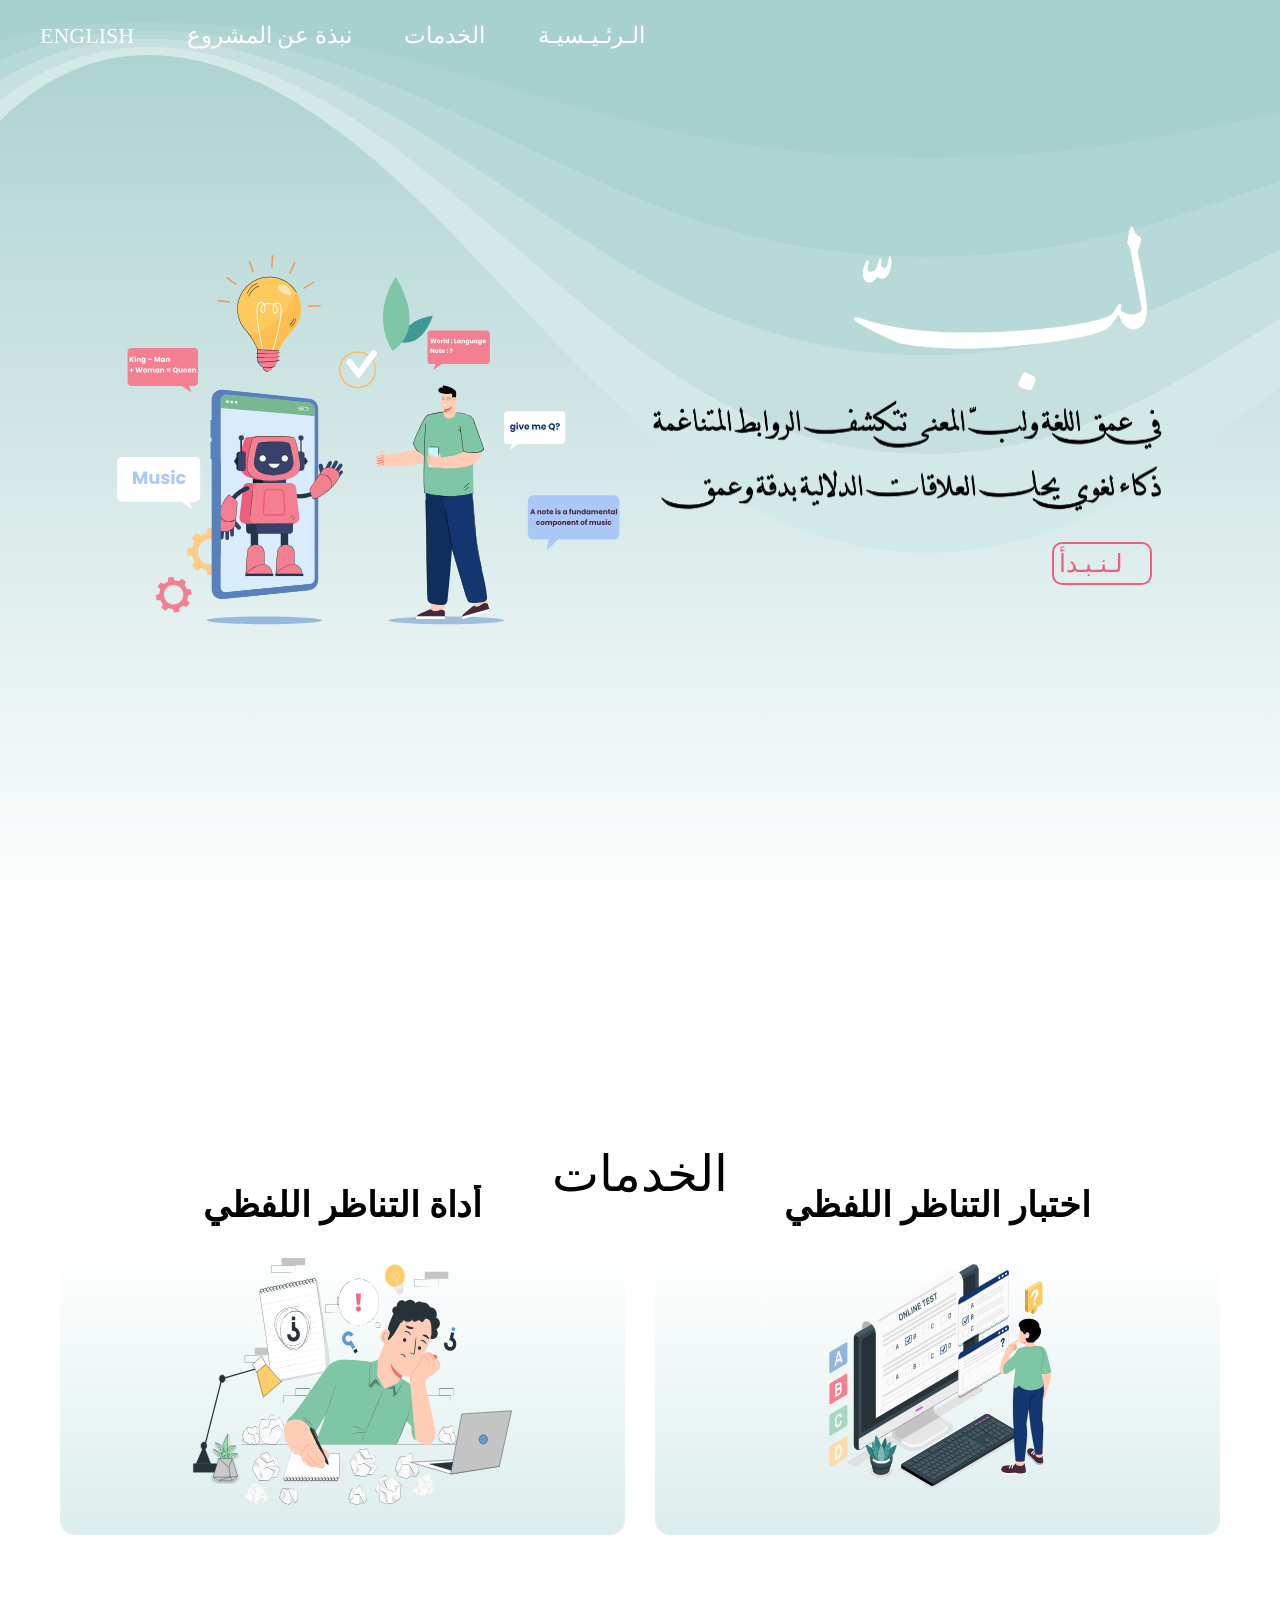
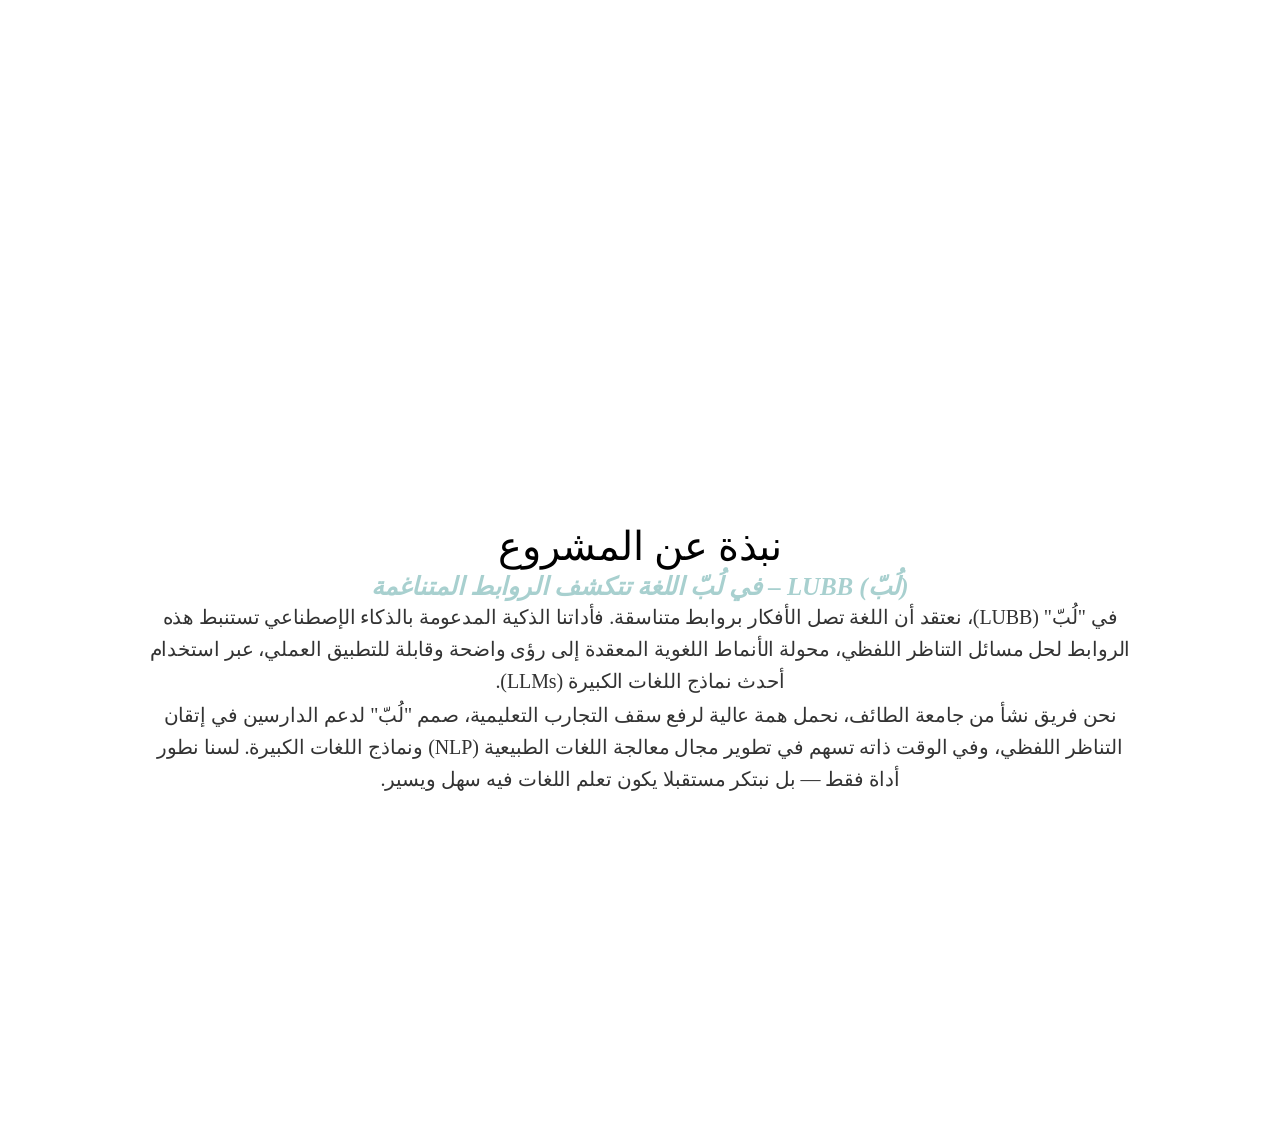
==== Lubb_AR.html @ 8efc6f73 "Add files via upload" ====
<!DOCTYPE html>
<html dir="rtl">
<head>
    <meta charset="UTF-8">
    <meta name="viewport" content="width=device-width, initial-scale=1.0">
    <meta name="description" content="edu tool taif universty">
    <meta name="keywords" content="AI, NLP, LLMs, solving verbal analogy, Taif University">
    <meta name="author" content="Shaima Albokhari, Buthaina Alhusin, Shoug Alharthy, Waad Alghamdi">
    <link rel="shortcut icon" type="image/png" href="lubb-white.svg" class="logo">
    <link rel="stylesheet" href="css-ar.css">
    <link rel="stylesheet" type="text/css" href="https://www.fontstatic.com/f=hayah" />
    <link rel="stylesheet" type="text/css" href="https://www.fontstatic.com/f=albayan" />
    <link rel="stylesheet" type="text/css" href="https://www.fontstatic.com/f=amiri-quran" />
    <link rel="stylesheet" type="text/css" href="https://www.fontstatic.com/f=ghala-bold" />
    <link rel="stylesheet" type="text/css" href="https://www.fontstatic.com/f=bein-normal" />
    <link rel="stylesheet" type="text/css" href="https://www.fontstatic.com/f=taha-naskh" />
    <link rel="stylesheet" type="text/css" href="https://www.fontstatic.com/f=mirza-medium" />
    <link rel="stylesheet" type="text/css" href="https://www.fontstatic.com/f=neckar-bold" />

    <title>لب</title>

</head>
<body>
    <!-- Header Section -->
    <section id="header">
        <div class="header container">
          <div class="nav-bar">
            <div class="brand">

            </div>
            <div class="nav-list">
              <div class="hamburger">
                <div class="bar"></div>
              </div>
              <ul >
                <li><a href="#home" data-after="الرئــيـسـيـة" class="ar">الـرئـيـسيـة</a></li>
                <li><a href="#services" data-after="الخدمات" class="ar">الخدمات</a></li>
                <li><a href="#about" data-after="نبذةالمشروع"class="ar">نبذة عن المشروع</a></li>
                <li><a href="./index" data-after="للإنجلـيزيـة" class="en">English</a></li>
          
              </ul>
            </div>
          </div>
        </div>
      </section>
    <!-- end header -->

    <!-- home section -->
    <section id="home">
        <div class="home container">
            <div class="home-text">
                <img class="first" src="lubb-white.svg" style="width: 300px; margin-top: 30px;">
                <img class="second" src="sentence-arabic.svg" style="width: 550px; margin-right: -30px; margin-bottom: 10px;">
                <a href="#services" type="button" class="cta">لـنـبـدأ</a>

            </div>
            <div class="home-image">
                <img src="home-img.svg" style="margin-right: -40px;">
            </div>
            <div class="custom-shape-divider-top-1744293399">
                <svg data-name="Layer 1" xmlns="http://www.w3.org/2000/svg" viewBox="0 0 1200 120" preserveAspectRatio="none">
                    <path d="M985.66,92.83C906.67,72,823.78,31,743.84,14.19c-82.26-17.34-168.06-16.33-250.45.39-57.84,11.73-114,31.07-172,41.86A600.21,600.21,0,0,1,0,27.35V120H1200V95.8C1132.19,118.92,1055.71,111.31,985.66,92.83Z" class="shape-fill"></path>
                </svg>
            </div>
            <div class="custom-shape-divider-top-1744293448">
                <svg data-name="Layer 1" xmlns="http://www.w3.org/2000/svg" viewBox="0 0 1200 120" preserveAspectRatio="none">
                    <path d="M985.66,92.83C906.67,72,823.78,31,743.84,14.19c-82.26-17.34-168.06-16.33-250.45.39-57.84,11.73-114,31.07-172,41.86A600.21,600.21,0,0,1,0,27.35V120H1200V95.8C1132.19,118.92,1055.71,111.31,985.66,92.83Z" class="shape-fill"></path>
                </svg>
            </div>
            <div class="custom-shape-divider-top-1744293625">
                <svg data-name="Layer 1" xmlns="http://www.w3.org/2000/svg" viewBox="0 0 1200 120" preserveAspectRatio="none">
                    <path d="M985.66,92.83C906.67,72,823.78,31,743.84,14.19c-82.26-17.34-168.06-16.33-250.45.39-57.84,11.73-114,31.07-172,41.86A600.21,600.21,0,0,1,0,27.35V120H1200V95.8C1132.19,118.92,1055.71,111.31,985.66,92.83Z" class="shape-fill"></path>
                </svg>
            </div>
            <div class="custom-shape-divider-top-1744293683">
                <svg data-name="Layer 1" xmlns="http://www.w3.org/2000/svg" viewBox="0 0 1200 120" preserveAspectRatio="none">
                    <path d="M985.66,92.83C906.67,72,823.78,31,743.84,14.19c-82.26-17.34-168.06-16.33-250.45.39-57.84,11.73-114,31.07-172,41.86A600.21,600.21,0,0,1,0,27.35V120H1200V95.8C1132.19,118.92,1055.71,111.31,985.66,92.83Z" class="shape-fill"></path>
                </svg>
            </div>
            <div class="custom-shape-divider-top-1744293760">
                <svg data-name="Layer 1" xmlns="http://www.w3.org/2000/svg" viewBox="0 0 1200 120" preserveAspectRatio="none">
                    <path d="M985.66,92.83C906.67,72,823.78,31,743.84,14.19c-82.26-17.34-168.06-16.33-250.45.39-57.84,11.73-114,31.07-172,41.86A600.21,600.21,0,0,1,0,27.35V120H1200V95.8C1132.19,118.92,1055.71,111.31,985.66,92.83Z" class="shape-fill"></path>
                </svg>
            </div>
            
      
            </div>
    </section>
    <!-- end home section -->

    <!-- service section -->
    <section id="services">
        <div class="service container">
            <div class="service-top">
                <h1 class="section-title">الخدمات</h1>
            </div>
            <div class="service-buttom">
                <div class="service-item_2">
                    <a href="./Verbal_Analogy_Quiz_AR" class="overlay-link">
                    <div class="text-container">
                        <h2>اختبار التناظر اللفظي</h2>
                        <span class="service-desc">
                            <h3>عزز التفكير المنطقي بتمارين تناظر مخصصة!</h3>
                            <p>
                                صمم اختبارات تناظر لفظي مخصصة واستكشف شروحات تفصيلية تكشف الروابط المنطقية بين أزواج الكلمات. 
                                خيار مثالي للمتعلمين الراغبين في إتقان الاستدلال اللفظي عبر التطبيق العملي.
                            </p>
                        </span>
                    </div>
                    <div class="image-container1">
                        <img src="game2.svg" alt="solver" class="fullscreen-image">
                    </div>
                </div></a>
                <div class="service-item_1">
                    <a href="Verbal_Analogy_Tool_DEEPSEEK_AR" class="overlay-link">
                    <div class="text-container">
                        <h2>أداة التناظر اللفظي</h2>
                        <span class="service-desc">
                            <h3>اختبر قدراتك العقلية وارتقِ بمهاراتك اللغوية من خلال أسئلة التناظر اللفظي </h3>
                            <p>صمم أسئلة تناظرية مخصصة بنفسك، واحصل على شروحات شاملة ومفصلة خطوة بخطوة، توضح بوضوح الرابط المنطقي والعلاقة التي تربط بين كل زوج من الكلمات.</p>
                        </span>
                    </div>
                    <div class="image-container">
                        <img src="slove_question.svg" alt="solver" class="fullscreen-image">
                    </div>
                </div></a>
                
            </div>
        </div>
    </section>

    <!-- about us -->
    <section id="about">
        <div class="about container">
            <div class="about_text">
                <h1 class="section-title">نبذة عن المشروع</h1>
                <h2>(لُبّ) LUBB – في لُبّ اللغة تتكشف الروابط المتناغمة</h2>
                <p>في "لُبّ" (LUBB)، نعتقد أن اللغة تصل الأفكار بروابط متناسقة. فأداتنا الذكية المدعومة بالذكاء الإصطناعي تستنبط هذه الروابط لحل مسائل التناظر اللفظي، محولة الأنماط اللغوية المعقدة إلى رؤى واضحة وقابلة للتطبيق العملي، عبر استخدام أحدث نماذج اللغات الكبيرة (LLMs).</p>

                <p>نحن فريق نشأ من جامعة الطائف، نحمل همة عالية لرفع سقف التجارب التعليمية، صمم "لُبّ" لدعم الدارسين في إتقان التناظر اللفظي، وفي الوقت ذاته تسهم في تطوير مجال معالجة اللغات الطبيعية (NLP) ونماذج اللغات الكبيرة. لسنا نطور أداة فقط — بل نبتكر مستقبلا يكون تعلم اللغات فيه سهل ويسير.</p>
            </div>
        </div>

    </section>
    <!-- end about us -->

    <!---------------------------------------------------------------------------------------------->
    <!-- javaScript -->
    <script>
        const hamburger = document.querySelector('.header .nav-bar .nav-list .hamburger');
        const mobile_menu = document.querySelector('.header .nav-bar .nav-list ul');
        const menu_item = document.querySelectorAll('.header .nav-bar .nav-list ul li a');
        const header = document.querySelector('.header.container');
        

        hamburger.addEventListener('click', () => {
            hamburger.classList.toggle('active');
            mobile_menu.classList.toggle('active');
        });
        document.addEventListener('scroll', () => {
            var scroll_position = window.scrollY;

            if (scroll_position > 0) {
                header.style.backgroundImage = 'linear-gradient(to right, #B2D6D6 20%, #B7D9D8 40%, #ADD4D3 70%,  #A8D0CF 100%)';
            } else {
                header.style.backgroundImage = 'none';
                header.style.backgroundColor = 'transparent';
            }
        });

        menu_item.forEach((item) => {
            item.addEventListener('click', () => {
                hamburger.classList.toggle('active');
                mobile_menu.classList.toggle('active');
            });
        });


  
    </script>
</body>
</html>
---- css-ar.css ----
* {
	padding: 0;
	margin: 0;
	box-sizing: border-box;
	font-family: "amiri-quran";
    letter-spacing: -0.1px;
    
}
*:focus {
    outline: none !important;
}
body, html {
    overflow: auto !important; /* أو overflow: visible */
  }
html {
	scroll-behavior: smooth;
    font-size: 10px;
}
body{
    background-color: #FFFFFF;
}
a {
	text-decoration: none;
}
.container {
	min-height: 100vh;
	width: 100%;
	display: flex;
	align-items: center;
	justify-content: center;
}
img {
	height: 100%;
	width: 100%;
	object-fit: cover;
}
p {
	color: black;
	line-height: 2.5rem;
	font-weight: 300;

}
.section-title {
	font-size: 4rem;
	font-weight: 300;
	color: black;
	margin-bottom: 10px;
	text-transform: uppercase;
	text-align: center;
}

.brand h1 {
	font-size: 4rem;
	text-transform: uppercase;
	color: #FFFFFF;
    text-decoration: none;
    margin-left: 20px;
    font-family: 'lilitaOne';
}

/*___________________________________________________________________________________________*/
/* Header section */
#header {
	position: fixed;
	z-index: 1000;
	left: 0;
	top: 0;
	width: 100vw;
	height: auto;
    z-index: 1000;
    background: transparent;    
}
#header .header {
	min-height: 8vh;
	background-color:transparent ;
    transition: background-image 0.3s ease, background-color 0.3s ease;
      
}

#header .nav-bar {
	display: flex;
	align-items: center;
	justify-content: space-between;
	width: 100%;
	height: 100%;
	max-width: 1300px;
	padding: 0;
} 
#header .nav-list ul {
	list-style: none;
	position: absolute;
    /*color burger*/
	background-color: #A8D0CF;
	width: 100vw;
	height: 100vh;
	right: 100%;
	top: 0;
	display: flex;
	flex-direction: column;
	justify-content: center;
	align-items: center;
	z-index: 1;
	overflow-x: hidden;
	transition: 0.5s ease right;
    margin-left: 20px;
}
#header .nav-list ul.active {
	right: 0%;
}
#header .nav-list ul a {
	font-size: 2.3rem !important;
	font-weight: 500;
	text-decoration: none;
	color: #Ffffff;
	text-transform: uppercase;
	padding-right: 50px;
    margin: 0px;
    margin-bottom: 15px;
	display: block;/* حجم مناسب للعربية */
    letter-spacing: 0; /* إزالة التباعد للحروف العربية */
    font-weight: normal;
}


#header .nav-list ul a::after {
	content: attr(data-after);
	position: absolute;
	top: 50%;
	left: 50%;
	transform: translate(-50%, -50%) scale(0);
    /*bg burger*/
	color:  #B7D9D8;
	font-size: 13rem;
	z-index: -1;
	transition: 0.3s ease ;
    white-space: nowrap !important;
}
#header .nav-list ul li:hover a::after {
	transform: translate(-50%, -50%) scale(1);
}
#header .nav-list ul li:hover a {
	color: #000;
}
#header .hamburger {
	height: 50px;
	width: 50px;
	display: inline-block;
	border: 3px solid #F3F4F5;
	border-radius: 50%;
	position: relative;
	display: flex;
	align-items: center;
	justify-content: center;
	z-index: 100;
	cursor: pointer;
	transform: scale(0.8);
	margin-left: 20px;
    margin-top: 5px;
}
#header .hamburger:after {
	position: absolute;
	content: '';
	height: 100%;
	width: 100%;
	border-radius: 50%;
	border: 3px solid #F3F4F5;
	animation: hamburger_puls 1s ease infinite;
}
#header .hamburger .bar {
	height: 2px;
	width: 25px;
	position: relative;
	background-color: #F3F4F5;
	z-index: -1;
}
#header .hamburger .bar::after,
#header .hamburger .bar::before {
	content: '';
	position: absolute;
	height: 100%;
	width: 100%;
	left: 0;
	background-color: #F3F4F5;
	transition: 0.3s ease;
	transition-property: top, bottom;
}
#header .hamburger .bar::after {
	top: 8px;
}
#header .hamburger .bar::before {
	bottom: 8px;
}
#header .hamburger.active .bar::before {
	bottom: 0;
}
#header .hamburger.active .bar::after {
	top: 0;
}


  
  

/* End Header section */
/*_____________________________________________________________________________________________*/
/* home section */
#home{
    background:
     linear-gradient(
        to top,
        #FFFFFF 0%,
        #A8D0CF 100%
    ); 
    /*      #B2D6D6 20%,
        #B7D9D8 40%,
        #ADD4D3 70%,*/
    padding-top: 10px;
    background-size: cover;
    background-position: top center;
    position: relative;
    z-index: 1;
}

.custom-shape-divider-top-1744293399 {
    position: absolute;
    top: 0;
    left: 0;
    width: 100%;
    overflow: hidden;
    line-height: 0;
    transform: rotate(180deg);
    z-index: -1;
}

.custom-shape-divider-top-1744293399 svg {
    position: relative;
    display: block;
    width: calc(150% + 1.3px);
    height: 150px;
}

.custom-shape-divider-top-1744293399 .shape-fill {
    fill: #A8D0CF;
}


.custom-shape-divider-top-1744293448 {
    position: absolute;
    top: 0;
    left: 0;
    width: 100%;
    overflow: hidden;
    line-height: 0;
    transform: rotate(180deg);
    z-index: -2;
}

.custom-shape-divider-top-1744293448 svg {
    position: relative;
    display: block;
    width: calc(150% + 1.3px);
    height: 250px;
}

.custom-shape-divider-top-1744293448 .shape-fill {
    fill: #ADD4D3;
}
.custom-shape-divider-top-1744293625 {
    position: absolute;
    top: 0;
    left: 0;
    width: 100%;
    overflow: hidden;
    line-height: 0;
    transform: rotate(180deg);
    z-index: -3;
}

.custom-shape-divider-top-1744293625 svg {
    position: relative;
    display: block;
    width: calc(150% + 1.3px);
    height: 350px;
}

.custom-shape-divider-top-1744293625 .shape-fill {
   fill: #B7D9D8;
}
.custom-shape-divider-top-1744293683 {
    position: absolute;
    top: 0;
    left: 0;
    width: 100%;
    overflow: hidden;
    line-height: 0;
    transform: rotate(180deg);
    z-index: -4;
}

.custom-shape-divider-top-1744293683 svg {
    position: relative;
    display: block;
    width: calc(150% + 1.3px);
    height: 450px;
}

.custom-shape-divider-top-1744293683 .shape-fill {
    fill: #C6E0E0;
}
.custom-shape-divider-top-1744293760 {
    position: absolute;
    top: 0;
    left: 0;
    width: 100%;
    overflow: hidden;
    line-height: 0;
    transform: rotate(180deg);
    z-index: -5;
}

.custom-shape-divider-top-1744293760 svg {
    position: relative;
    display: block;
    width: calc(150% + 1.3px);
    height: 550px;
}

.custom-shape-divider-top-1744293760 .shape-fill {
    fill: #d2e9e8;
}
.home-image img {
    transform: scale(1);
    transition: transform 0.3s ease;
}
#home::after{
    position: absolute;
    left: 0;
    top: 0;
    height: 100%;
    width: 100%;
    z-index: -1;
}
#home .container {
    justify-content: flex-start; /* بدلاً من center */
    padding-right: 5%; /* إضافة مسافة من اليسار */
    display: flex;
    align-items: center;
    justify-content: space-between;
    min-height: 100vh;
    position: relative;
    justify-content: flex-start;
    padding-right: 10%;
}

.home-text {
    display: flex;
    flex-direction: column; /* لعرض العناصر عموديًا */
    align-items: right; /* لمركزة العناصر أفقيًا */
 /* المسافة بين العناصر */
    margin-top: -40px;
}
  

.home-text .cta {
    margin-bottom: 100px; /* مسافة إضافية فوق الزر */
  }

#home .cta{
    width: 100px;
    display: inline-block;
    padding: 5px 27px;
    color: #EF5E7B;
    background-color: transparent;
    border: 2px solid #EF5E7B;
    font-size: 2.5rem;
    align-items: center;
    justify-content: center;
    text-transform: uppercase;
    margin-top: 0px;
    transition: .3s ease;
    transition-property: background-color, color;
    font-family:'Gill Sans', 'Gill Sans MT', Calibri, 'Trebuchet MS', sans-serif;
    border-radius: 10px;
    z-index: 0;
}
#home .cta:hover {
    color: #F3F4F5;
    background-color: #EF5E7B;
}
/* end home section */
/*______________________________________________________________________________________________*/

/* services section */
#services .service{
    flex-direction: column;
    text-align: center;
    max-width: 1500px;
    margin: 0 auto;
    padding: 100px 0;
}
#services .service-top{
    width: 599px;
    margin: 0 auto;
}
#services .section-title{
    font-size: 5rem;
    color: black;
    margin-bottom:-40px;
    margin-top: -20px;
    text-transform: uppercase;
    letter-spacing: 0rem;
    text-align: center;
}
#services .service-buttom{
    display: grid;
    grid-template-columns: repeat(2, 1fr);
    gap: 30px;
    max-width: 1200px;
    margin: 0 auto;
    padding: 20px;
}
#services .service-item_1,
#services .service-item_2 {
    display: flex;
    flex-direction: column;
    justify-content: space-between;
    align-items: center;
    text-align: center;
   
    position: relative;
    overflow: hidden;
    height: 350px;
    border-radius: 15px;
    padding: 0px;
    transition: all 0.3s ease-in-out;
}
.image-container {
    height: 260px; /* أو أقل حسب رغبتك */
    display: flex;
    align-items: center;
    justify-content: center;
    margin: 10px 0;
}
.image-container1 {
    height: 265px; /* أو أقل حسب رغبتك */
    display: flex;
    align-items: center;
    justify-content: center;
    margin:  0;

}
.fullscreen-image,
.fullscreen-image1 {
    max-height: 95%;
    max-width: 95%;
    object-fit: contain;
    transition: opacity 0.3s ease;
}


#services .service-item_1::after {
    background: linear-gradient(to bottom, #ffffff 20%,#d2e9e8 100%);
    content: ''; /* إضافة هذه الخاصية */
    position: absolute;
    left: 0;
    top: 0;
    height: 100%;
    width: 100%;
    opacity: .8;
    z-index: -1;
    background-size: contain;
    background-repeat: no-repeat;
    background-position: center;
    
}

#services .service-item_2::after {
    background: linear-gradient(to bottom, #ffffff 20%, #d2e9e8 100%);
    content: ''; /* إضافة هذه الخاصية */
    position: absolute;
    left: 0;
    top: 0;
    height: 100%;
    width: 100%;
    opacity: .8;
    z-index: -1;
   
}

#services .text-container::after{
    display: flex;
    flex-direction: column;
    justify-content: center; /* تمركز عمودي */
    align-items: center; /* تمركز أفقي */
    text-align: center; /* توسيط النص داخل العناصر */
    height: 150%; /* لضمان تمركز عمودي */
    transition: all 0.3s ease;
   
}

  
  /* تفعيل التمركز عند المرور أو النقر */
  .service-item_1 :hover .text-container,
  .service-item_2:hover .text-container {
    display: flex;
    flex-direction: column;
    justify-content: center;
    align-items: center;
    text-align: center;
  }
#services .service-item_1 h2,
#services .service-item_2 h2 {
    font-size: 3.5rem;
    color: black;
    margin-bottom: 15px;
    position: relative;
    z-index: 1;
    text-align: center;
}
#services .service-item_1 h3,
#services .service-item_2 h3{
    font-size: 2rem;
    color:#A8D0CF;
    opacity: 0;
    max-height: 0;
    transition: opacity 0.4s ease, max-height 0.4s ease;
    overflow: hidden;
}
#services .service-item_1 p,
#services .service-item_2 p {
    font-size: 1.8rem;
    color: rgb(67, 66, 66);
    line-height: 1.6;
    z-index: 1;
    position: relative;
    text-align: center;
    opacity: 0;
    max-height: 0;
    transition: opacity 0.4s ease, max-height 0.4s ease;
    overflow: hidden;
}
#services .service-item_1:hover p ,
#services .service-item_2:hover p {
    opacity: 1;
    max-height: 1000px; /* حسب طول المحتوى */
    justify-content: center;
    align-items: center;
    display: flex;
    flex-direction: column;
    justify-content: center; /* تمركز عمودي */
    align-items: center; /* تمركز أفقي */
    text-align: center; /* توسيط النص داخل العناصر */
    height: 100%; /* لضمان تمركز عمودي */
    transition: all 0.3s ease;
    display: contents;
}
#services .service-item_1:hover h2,
#services .service-item_2:hover h2 {
margin-top: 40px;
margin-bottom: -10px;

}
#services .service-item_1:hover h3,
#services .service-item_2:hover h3 {
    opacity: 1;
    max-height: 600px; /* حسب طول المحتوى */
    justify-content: center;
    align-items: center;
}
#services .service-item_1:hover img,
#services .service-item_2:hover img {
    opacity: 0;
    z-index: -1;
}



/* end services section */
/*_________________________________________________________________________________________*/
/* about us section */
#about .about{
    flex-direction: column-reverse;
    text-align: center;
    max-width: 1200px;
    margin: 0 auto;
    padding: 100px;
    margin-bottom: 20px;
    color: #A8D0CF;
}

#about .about_text{
    width: 100%;
}
#about .section-title{
    font-size: 4rem;
    color: black;
    margin-bottom: 2px;
    position: relative;
    z-index: 1;
    text-align: center;
}

#about .about_text h2{
    font-size: 2.5rem;
    font-style: italic;
}
#about .about_text p{
    font-size: 2rem;
    color: #333;
    max-width: 1300px;
    margin: 0 auto;
    line-height: 1.6;
    margin-bottom: 2px;
}

#about .container{
    min-height: 100vh;
    width: 100%;
    display: flex;
    align-items: center;
    justify-content: center;   
}
/* end about us section */
/*_________________________________________________________________________________________________________*/

@keyframes hamburger_puls {
	0% {
		opacity: 1;
		transform: scale(1);
	}
	100% {
		opacity: 0;
		transform: scale(1.4);
	}
}
@keyframes overlay{
    50%{
        width: 100%;
        left: 0;
    }
    100%{
        left: 100%;
        width: 0;
    }
}
@keyframes text_reveal{
    100%{
        color: black;
    }
}

/* media query for desktop*/
@media (max-width: 768px) {
    .brand h1 {
        display: none;
    }
    .header-wrapper h1.header__heading {
        display: none;
    }
    .home-image {
        display: none;
    }
    image-container{
        display: none;
    }
    @media (max-width: 768px) {
        #services .service-buttom {
            grid-template-columns: 1fr;
            padding: 0 10px;
        }
        
        #home .container {
            flex-direction: column;
            padding: 20px;
        }
    }
}
@media only screen and (min-width: 1200px) {
	/* header */
	#header .hamburger {
		display: none;
	}
	#header .nav-list ul {
		position: initial;
		display: block;
		height: auto;
		width: fit-content;
		background-color: transparent;
	}
	#header .nav-list ul li {
		display: inline-block;
	}
	#header .nav-list ul li a {
		font-size: 1.8rem;
	}
	#header .nav-list ul a:after {
		display: none;
	}
	/* End header */

	#services .service-bottom .service-item {
		flex-basis: 22%;
		margin: 1.5%;
	}
}
@media screen and (max-width: 768px) {
    .fullscreen-image {
      display: none;
    }
    .home-text{
        align-items: center;
        padding: 100px;
    }
    .first{
        width: 250px !important;
        top: 120px;
        align-self: center;
    }
    .second{
        width: 450px !important;
        align-self: center;
        margin-right: 8px !important;
    }
    .image-container{
        display: none;
    }
    .text-container{
        align-items: center;
        margin-right: 40px !important;
        width: 100%;
        height: 100%;
        max-width: 1300px !important;
    }
    .text-container h1{
        font-size: 4rem !important;
    }
    .text-container h3{
        font-size: 1.7rem !important;
        white-space: nowrap !important;
    }
    .text-container p{
        display: contents !important;
        font-size: 2rem !important;
    }
    .text-container .cta{
        margin-top: 10px !important;
        font-size: 2rem;
    }
    .cta {
        align-self: center;
    }
  *{
        align-self: center;
    }
    .about_text{
        align-items: center;
        margin-right: 10px !important;
        max-width: 1200px !important;
    }
    .about_text h1{
        font-size: 3.5rem !important;
    }
    .about_text p,
    .about_text h2{
        align-self: center;
        font-size: 1.5rem !important;
       
    }
    .about_text h2{
    white-space: nowrap !important;
    }
  }

  /*________________________________*/
  #game .game-item_1 {
    display: flex;
    flex-direction: row-reverse; /* ✅ هذا يجعل الصورة في اليمين والنص في اليسار */
    justify-content: space-between;
    align-items: center;
    text-align: center;
    position: relative;
    overflow: hidden;
    align-items: center;
    justify-content: center;
    border-radius: 15px;
    padding: 0px;
    transition: all 0.3s ease-in-out;
}

#game .text-container {
    width: 45%;
    display: flex;
    flex-direction: column;
    justify-content: center;
    align-items: center;
    padding-left: 10px;
    height: 100%;
    text-align: center;
}
#game .cta{
    display: inline-block;
    padding: 5px 27px;
    color: #EF5E7B;
    background-color: transparent;
    border: 2px solid #EF5E7B;
    font-size: 2.5rem;
    align-items: center;
    justify-content: center;
    text-transform: uppercase;
    margin-top: 20px;
    transition: .3s ease;
    transition-property: background-color, color;
    font-family:'Gill Sans', 'Gill Sans MT', Calibri, 'Trebuchet MS', sans-serif;
    border-radius: 10px;
    z-index: 0;
}
#game .cta:hover {
    color: #F3F4F5;
    background-color: #EF5E7B;
}
#game .image-container{
    width: 50%;
    height: 100%;
    margin-left: -30px;
    margin-right: 0px;
    align-items: center;
}

#game .fullscreen-image {
    align-self: center;
    max-width: 90%;
    max-height: 90%;
    width: auto;
    height: auto;
    object-fit: contain;
    transition: opacity 0.3s ease;
    margin-top: 20px;
    border: none;
    outline: none;
}

#game .game-item_1 {
    height: auto; /* أو قيمة أكبر مثل 500px */
}

#game .game-item_1 h1{
    font-size: 4rem;
    color: black;
    margin-bottom: 15px;
    position: relative;
    z-index: 1;
    text-align: center;
    margin-bottom: -10px;
}
#game .game-item_1 h3{
   font-size: 2.5rem;
    color: #A8D0CF;
    opacity: 1;
    max-height: none;
    transition: opacity 0.4s ease, max-height 0.4s ease;
    overflow: hidden;
    font-weight: bold;
    font-style: italic;
    white-space: nowrap;
    min-width: 1000px !important;

}

#game .game-item_1 p {
    font-size: 2rem;
    color: rgb(67, 66, 66);
    line-height: 1.6;
    z-index: 1;
    position: relative;
    text-align: center;
    opacity: 1;
    max-height: none;
    transition: opacity 0.4s ease, max-height 0.4s ease;
    overflow: hidden;
    display: contents;

}

#header .nav-list .en{
    font-family: 'Times New Roman', Times, serif;
    margin-top: 15px !important;
    margin-left: 20px !important;
    font-weight: normal;
    font-size: 2.2rem !important;
}

.en {
    direction: ltr;
    unicode-bidi: bidi-override;
}
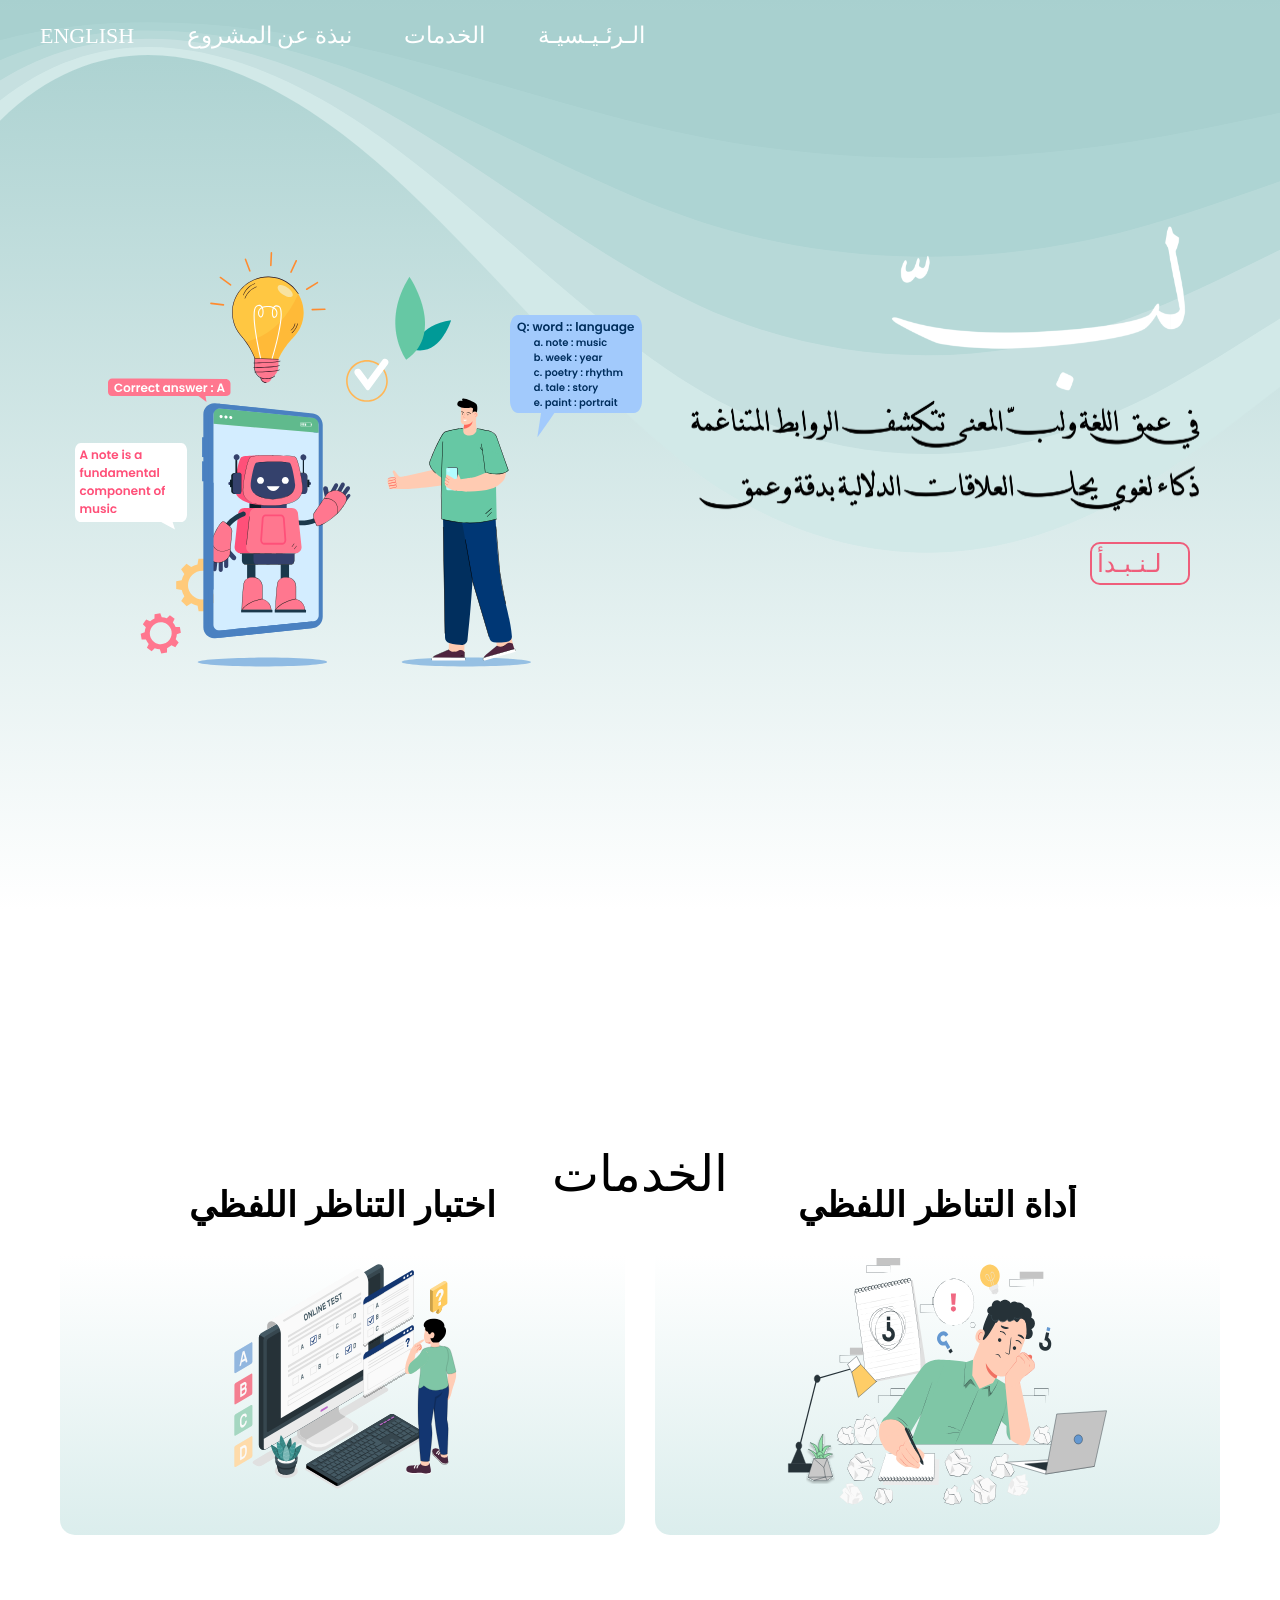
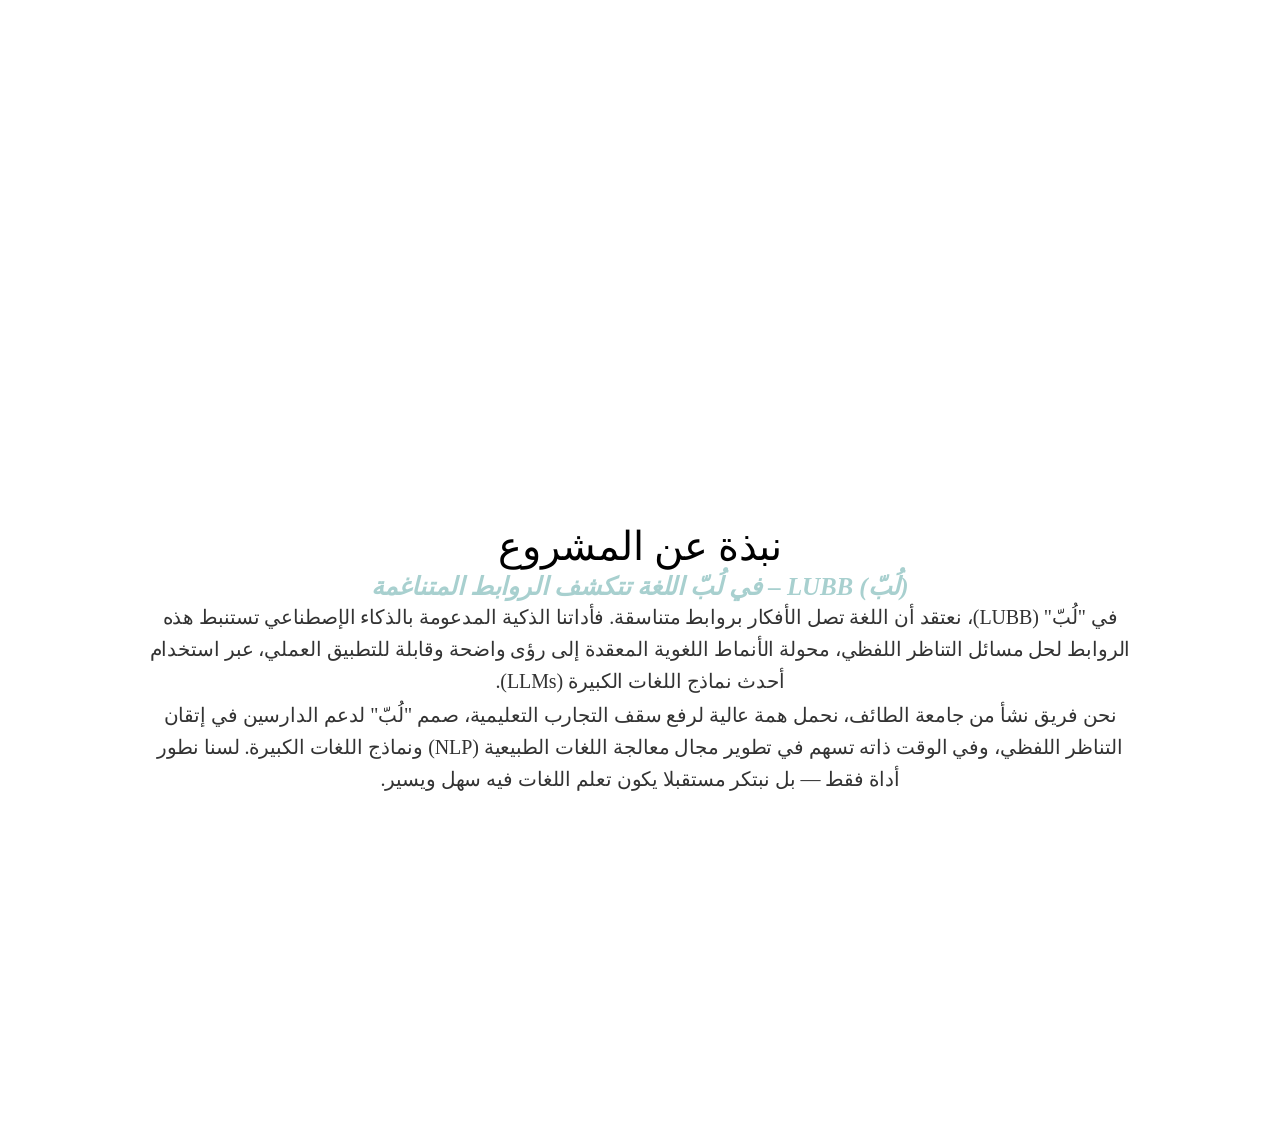
==== commit 5f46177d: "Add files via upload" ====
--- a/Lubb_AR.html
+++ b/Lubb_AR.html
@@ -36,7 +36,7 @@
                 <li><a href="#home" data-after="الرئــيـسـيـة" class="ar">الـرئـيـسيـة</a></li>
                 <li><a href="#services" data-after="الخدمات" class="ar">الخدمات</a></li>
                 <li><a href="#about" data-after="نبذةالمشروع"class="ar">نبذة عن المشروع</a></li>
-                <li><a href="./index" data-after="للإنجلـيزيـة" class="en">English</a></li>
+                <li><a href="./" data-after="للإنجلـيزيـة" class="en">English</a></li>
           
               </ul>
             </div>
@@ -55,7 +55,7 @@
 
             </div>
             <div class="home-image">
-                <img src="home-img.svg" style="margin-right: -40px;">
+                <img src="home.svg" style="margin-right: -40px;">
             </div>
             <div class="custom-shape-divider-top-1744293399">
                 <svg data-name="Layer 1" xmlns="http://www.w3.org/2000/svg" viewBox="0 0 1200 120" preserveAspectRatio="none">
@@ -95,6 +95,20 @@
                 <h1 class="section-title">الخدمات</h1>
             </div>
             <div class="service-buttom">
+                    <div class="service-item_1">
+                    <a href="Verbal_Analogy_Tool_DEEPSEEK_AR" class="overlay-link">
+                    <div class="text-container">
+                        <h2>أداة التناظر اللفظي</h2>
+                        <span class="service-desc">
+                            <h3>اختبر قدراتك العقلية وارتقِ بمهاراتك اللغوية من خلال أسئلة التناظر اللفظي </h3>
+                            <p>صمم أسئلة تناظرية مخصصة بنفسك، واحصل على شروحات شاملة ومفصلة خطوة بخطوة، توضح بوضوح الرابط المنطقي والعلاقة التي تربط بين كل زوج من الكلمات.</p>
+                        </span>
+                    </div>
+                    <div class="image-container">
+                        <img src="slove_question.svg" alt="solver" class="fullscreen-image">
+                    </div>
+                </div></a>
+                
                 <div class="service-item_2">
                     <a href="./Verbal_Analogy_Quiz_AR" class="overlay-link">
                     <div class="text-container">
@@ -109,19 +123,6 @@
                     </div>
                     <div class="image-container1">
                         <img src="game2.svg" alt="solver" class="fullscreen-image">
-                    </div>
-                </div></a>
-                <div class="service-item_1">
-                    <a href="Verbal_Analogy_Tool_DEEPSEEK_AR" class="overlay-link">
-                    <div class="text-container">
-                        <h2>أداة التناظر اللفظي</h2>
-                        <span class="service-desc">
-                            <h3>اختبر قدراتك العقلية وارتقِ بمهاراتك اللغوية من خلال أسئلة التناظر اللفظي </h3>
-                            <p>صمم أسئلة تناظرية مخصصة بنفسك، واحصل على شروحات شاملة ومفصلة خطوة بخطوة، توضح بوضوح الرابط المنطقي والعلاقة التي تربط بين كل زوج من الكلمات.</p>
-                        </span>
-                    </div>
-                    <div class="image-container">
-                        <img src="slove_question.svg" alt="solver" class="fullscreen-image">
                     </div>
                 </div></a>
                 
--- a/css-ar.css
+++ b/css-ar.css
@@ -331,6 +331,7 @@
 .home-image img {
     transform: scale(1);
     transition: transform 0.3s ease;
+    margin-right: 5% !important;
 }
 #home::after{
     position: absolute;
@@ -342,14 +343,14 @@
 }
 #home .container {
     justify-content: flex-start; /* بدلاً من center */
-    padding-right: 5%; /* إضافة مسافة من اليسار */
+    padding-right: 7%; /* إضافة مسافة من اليسار */
     display: flex;
     align-items: center;
     justify-content: space-between;
     min-height: 100vh;
     position: relative;
     justify-content: flex-start;
-    padding-right: 10%;
+
 }
 
 .home-text {
@@ -714,7 +715,7 @@
     .first{
         width: 250px !important;
         top: 120px;
-        align-self: center;
+        align-self: right;
     }
     .second{
         width: 450px !important;
@@ -766,9 +767,7 @@
         font-size: 1.5rem !important;
        
     }
-    .about_text h2{
-    white-space: nowrap !important;
-    }
+ 
   }
 
   /*________________________________*/
@@ -892,4 +891,101 @@
 .en {
     direction: ltr;
     unicode-bidi: bidi-override;
-}+}
+
+/* ------------------------------ */
+/* 🟢 Media Queries for Responsiveness */
+/* ------------------------------ */
+
+/* ✅ للأجهزة المتوسطة (تابلت مثلاً) */
+@media (max-width: 1024px) {
+    #services .section-title {
+      font-size: 5rem !important;
+      margin-bottom: -20px;
+      align-self: center;
+      text-align: center;
+    }
+  
+    #services .service-top {
+      width: 90%;
+      align-items: center;
+    }
+  
+    #services .service-buttom {
+      grid-template-columns: 1fr;
+      padding: 10px;
+    }
+  
+    #services .service-item_1,
+    #services .service-item_2 {
+      height: 300px;
+    }
+  
+    .image-container,
+    .image-container1 {
+      height: 200px;
+    }
+  
+    #services .service-item_1 h2,
+    #services .service-item_2 h2 {
+      font-size: 2.5rem;
+    }
+  
+    #services .service-item_1 h3,
+    #services .service-item_2 h3 {
+      font-size: 1.6rem;
+    }
+  
+    #services .service-item_1 p,
+    #services .service-item_2 p {
+      font-size: 1.4rem;
+    }
+  }
+  
+  /* ✅ للجوالات (شاشات صغيرة جداً) */
+  @media (max-width: 600px) {
+    #services {
+      padding: 60px 0;
+    }
+  
+    #services .section-title {
+      font-size: 2.4rem;
+      margin-bottom: -10px;
+    }
+  
+    #services .service-top {
+      width: 95%;
+    }
+  
+    #services .service-buttom {
+      grid-template-columns: 1fr;
+      gap: 20px;
+    }
+  
+    #services .service-item_1,
+    #services .service-item_2 {
+      height: 270px;
+      padding: 10px;
+    }
+  
+    .image-container,
+    .image-container1 {
+      height: 160px;
+    }
+  
+    #services .service-item_1 h2,
+    #services .service-item_2 h2 {
+      font-size: 2rem;
+    }
+  
+    #services .service-item_1 h3,
+    #services .service-item_2 h3 {
+      font-size: 1.4rem;
+    }
+  
+    #services .service-item_1 p,
+    #services .service-item_2 p {
+      font-size: 1.2rem;
+    }
+  }
+  
